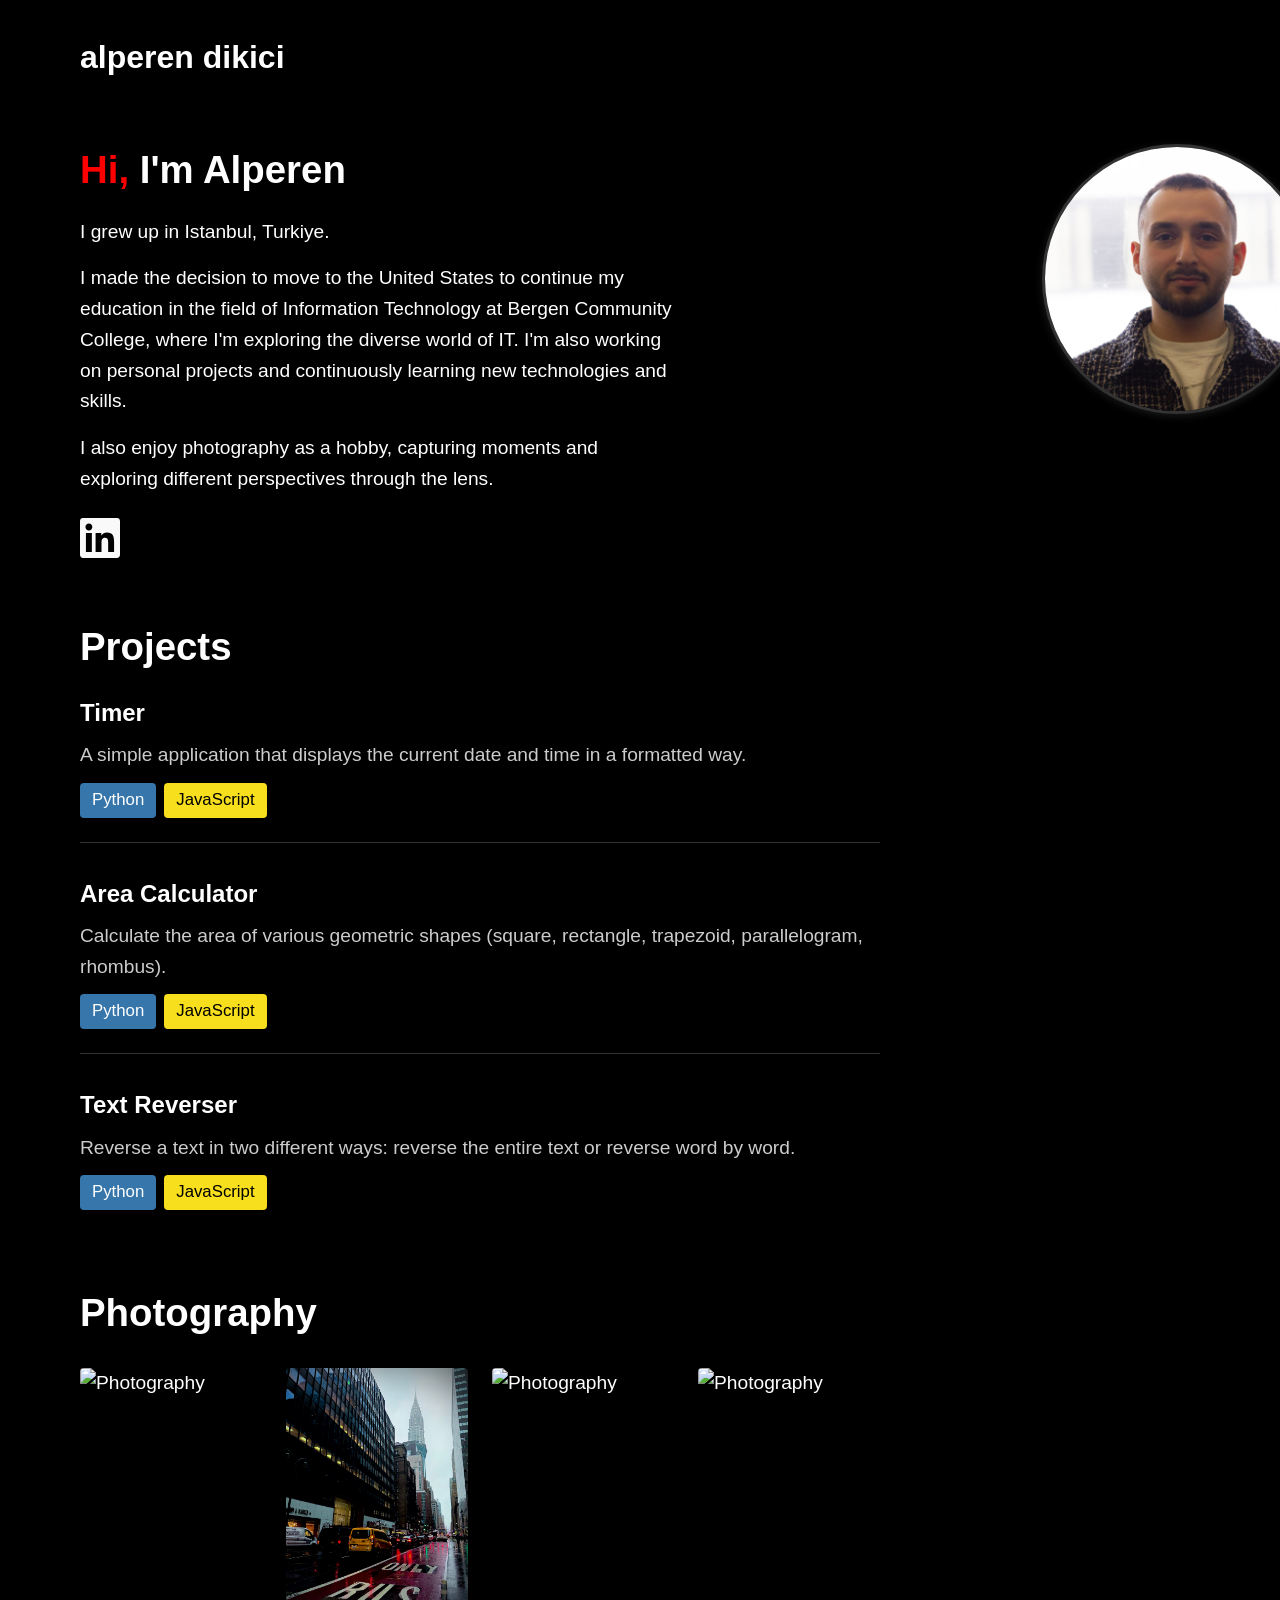
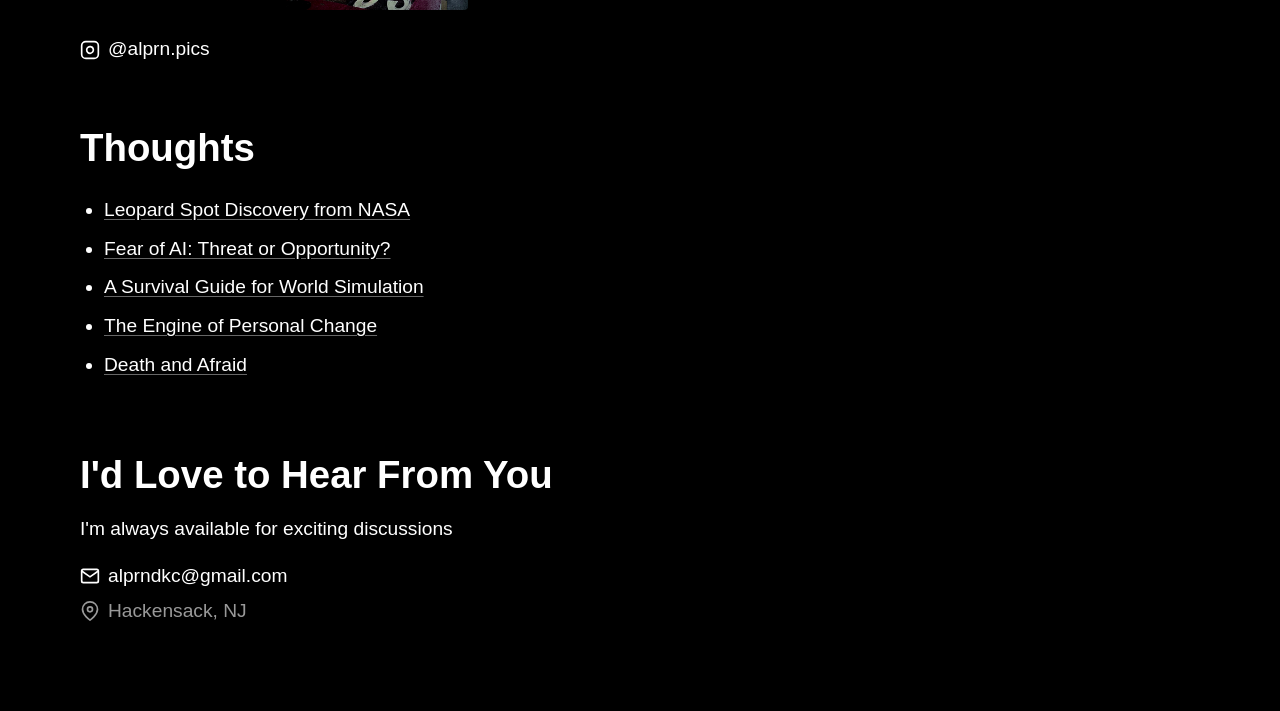
==== index.html @ 6293753f "initial commit" ====
<!DOCTYPE html>
<html lang="en">
<head>
    <meta charset="UTF-8">
    <meta name="viewport" content="width=device-width, initial-scale=1.0">
    <title>alperen dikici</title>
    <link rel="stylesheet" href="styles.css">
</head>
<body>
    <div class="container">
        <img src="images/IMG_8115.jpeg" alt="Alperen Dikici" class="profile-photo">
        <header>
            <h1 class="name">Alperen Dikici</h1>
        </header>

        <section class="intro">
            <h1><span style="color: red;">Hi,</span> I'm Alperen</h1>
            <p>
                I grew up in Istanbul, Turkiye.
            </p>
            <p>
                I made the decision to move to the United States to continue my education in the field of Information Technology at Bergen Community College, where I'm exploring the diverse world of IT. I'm also working on personal projects and continuously learning new technologies and skills.
            </p>
            <p>
                I also enjoy photography as a hobby, capturing moments and exploring different perspectives through the lens.
            </p>
            <div class="linkedin-link">
                <a href="https://www.linkedin.com/in/alperen-dikici-39b8a71b8/" target="_blank" rel="noopener noreferrer" aria-label="LinkedIn">
                    <svg class="linkedin-icon" xmlns="http://www.w3.org/2000/svg" viewBox="0 0 24 24" fill="currentColor">
                        <path d="M20.447 20.452h-3.554v-5.569c0-1.328-.027-3.037-1.852-3.037-1.853 0-2.136 1.445-2.136 2.939v5.667H9.351V9h3.414v1.561h.046c.477-.9 1.637-1.85 3.37-1.85 3.601 0 4.267 2.37 4.267 5.461v6.286zM5.337 7.433c-1.144 0-2.063-.926-2.063-2.065 0-1.138.92-2.063 2.063-2.063 1.14 0 2.064.925 2.064 2.063 0 1.139-.925 2.065-2.064 2.065zm1.782 13.019H3.555V9h3.564v11.452zM22.225 0H1.771C.792 0 0 .774 0 1.729v20.542C0 23.227.792 24 1.771 24h20.451C23.2 24 24 23.227 24 22.271V1.729C24 .774 23.2 0 22.222 0h.003z"/>
                    </svg>
                </a>
            </div>
        </section>

        <section class="projects">
            <h1>Projects</h1>
            <div class="project-list">
                <div class="project">
                    <h3><a href="timer.html">Timer</a></h3>
                    <p class="project-description">A simple application that displays the current date and time in a formatted way.</p>
                    <div class="project-tags">
                        <span class="tag python">Python</span>
                        <span class="tag javascript">JavaScript</span>
                    </div>
                </div>
                <div class="project">
                    <h3><a href="area-calculator.html">Area Calculator</a></h3>
                    <p class="project-description">Calculate the area of various geometric shapes (square, rectangle, trapezoid, parallelogram, rhombus).</p>
                    <div class="project-tags">
                        <span class="tag python">Python</span>
                        <span class="tag javascript">JavaScript</span>
                    </div>
                </div>
                <div class="project">
                    <h3><a href="text-reverser.html">Text Reverser</a></h3>
                    <p class="project-description">Reverse a text in two different ways: reverse the entire text or reverse word by word.</p>
                    <div class="project-tags">
                        <span class="tag python">Python</span>
                        <span class="tag javascript">JavaScript</span>
                    </div>
                </div>

                
                
        </section>

        <section class="photography">
            <h1>Photography</h1>
            <div class="photo-gallery">
                <img src="images/1739140C-BCBD-425A-A93E-23442C3B0498.jpg" alt="Photography">
                <img src="images/IMG_1376.jpeg" alt="Photography">
                <img src="images/IMG_1103_jpg.jpg" alt="Photography">
                <img src="images/20221003_142819_Original.jpg" alt="Photography">
            </div>
            <div class="instagram-link-container">
                <a href="https://www.instagram.com/alprn.pics/" target="_blank" rel="noopener noreferrer" class="instagram-link" aria-label="Instagram">
                    <svg class="contact-icon" xmlns="http://www.w3.org/2000/svg" viewBox="0 0 24 24" fill="none" stroke="currentColor" stroke-width="2">
                        <rect x="2" y="2" width="20" height="20" rx="5" ry="5"/>
                        <path d="M16 11.37A4 4 0 1 1 12.63 8 4 4 0 0 1 16 11.37z"/>
                        <line x1="17.5" y1="6.5" x2="17.51" y2="6.5"/>
                    </svg>
                    <span>@alprn.pics</span>
                </a>
            </div>
        </section>

        <section class="thoughts">
            <h1>Thoughts</h1>
            <ul class="thoughts-list">
                <li class="thought">
                    <a href="posts/leopard-spot-discovery.html">Leopard Spot Discovery from NASA</a>
                </li>
                <li class="thought">
                    <a href="posts/fear-of-ai.html">Fear of AI: Threat or Opportunity?</a>
                </li>
                <li class="thought">
                    <a href="posts/survival-guide.html">A Survival Guide for World Simulation</a>
                </li>
                <li class="thought">
                    <a href="posts/engine-of-change.html">The Engine of Personal Change</a>
                </li>
                <li class="thought">
                    <a href="posts/death-and-afraid.html">Death and Afraid</a>
                </li>
            </ul>
        </section>

        <section class="contact">
            <h1>I'd Love to Hear From You</h1>
            <p>I'm always available for exciting discussions</p>
            <p class="contact-info">
                <a href="mailto:alprndkc@gmail.com" class="email-link">
                    <svg class="contact-icon" xmlns="http://www.w3.org/2000/svg" viewBox="0 0 24 24" fill="none" stroke="currentColor" stroke-width="2">
                        <path d="M4 4h16c1.1 0 2 .9 2 2v12c0 1.1-.9 2-2 2H4c-1.1 0-2-.9-2-2V6c0-1.1.9-2 2-2z"/>
                        <polyline points="22,6 12,13 2,6"/>
                    </svg>
                    <span>alprndkc@gmail.com</span>
                </a><br>
                <span class="location">
                    <svg class="contact-icon" xmlns="http://www.w3.org/2000/svg" viewBox="0 0 24 24" fill="none" stroke="currentColor" stroke-width="2">
                        <path d="M21 10c0 7-9 13-9 13s-9-6-9-13a9 9 0 0 1 18 0z"/>
                        <circle cx="12" cy="10" r="3"/>
                    </svg>
                    <span>Hackensack, NJ</span>
                </span>
            </p>
        </section>
    </div>
</body>
</html>
---- styles.css ----
* {
    margin: 0;
    padding: 0;
    box-sizing: border-box;
}

body {
    font-family: -apple-system, BlinkMacSystemFont, 'Segoe UI', Roboto, Oxygen, Ubuntu, Cantarell, sans-serif;
    font-size: 1.2rem;
    line-height: 1.6;
    color: #fff;
    background-color: #000;
    padding: 2rem;
}

.container {
    max-width: 800px;
    margin: 0;
    margin-left: 3rem;
    position: relative;
}

.profile-photo {
    position: absolute;
    top: 7rem;
    right: -27rem;
    width: 270px;
    height: 270px;
    object-fit: cover;
    border-radius: 50%;
    border: 3px solid #333;
    box-shadow: 0 2px 8px rgba(255, 255, 255, 0.1);
}

.intro {
    position: relative;
    padding-right: 200px;
}

header {
    margin-bottom: 3rem;
    display: flex;
    align-items: center;
    gap: 1rem;
}

.name {
    font-size: 2rem;
    font-weight: 600;
    margin-bottom: 0.5rem;
    text-transform: lowercase;
}

section {
    margin-bottom: 3rem;
}

h1 {
    font-size: 1.8rem;
    font-weight: 600;
    margin-bottom: 1rem;
}

h2 {
    font-size: 1.8rem;
    font-weight: 600;
    margin-bottom: 1rem;
}

.intro h1 {
    font-size: 2.4rem;
    margin-bottom: 1rem;
}

.projects h1,
.photography h1,
.thoughts h1 {
    font-size: 2.4rem;
    font-weight: 600;
    margin-bottom: 1rem;
}

.intro h2 {
    margin-bottom: 1rem;
}

.intro p {
    margin-bottom: 1rem;
    max-width: 65ch;
    margin-left: 0;
}

.linkedin-link {
    margin-top: 1.5rem;
}

.linkedin-link a {
    display: inline-flex;
    align-items: center;
    gap: 0.5rem;
    color: #f4f1f1;
    text-decoration: none;
    transition: opacity 0.2s;
}

.linkedin-link a:hover {
    opacity: 0.8;
    text-decoration: none;
}

.linkedin-icon {
    width: 40px;
    height: 40px;
    fill: #faf9f9;
}

.intro ul {
    margin-left: 1.5rem;
    margin-top: 1rem;
}

.intro ul li {
    margin-bottom: 0.5rem;
}

a {
    color: #fff;
    text-decoration: underline;
    text-decoration-color: #666;
    text-underline-offset: 3px;
    transition: text-decoration-color 0.2s;
}

a:hover {
    text-decoration-color: #999;
}

.project-list {
    display: flex;
    flex-direction: column;
    gap: 2rem;
}

.project {
    border-bottom: 1px solid #333;
    padding-bottom: 1.5rem;
}

.project:last-child {
    border-bottom: none;
}

.project h3 {
    font-size: 1.5rem;
    font-weight: 600;
    margin-bottom: 0.5rem;
}

.project-description {
    margin-bottom: 0.75rem;
    color: #ccc;
}

.project-tags {
    display: flex;
    flex-wrap: wrap;
    gap: 0.5rem;
}

.tag {
    display: inline-block;
    padding: 0.25rem 0.75rem;
    background-color: #333;
    border-radius: 4px;
    font-size: 1.05rem;
    color: #ccc;
}

.tag.python {
    background-color: #3776ab;
    color: #fff;
}

.tag.javascript {
    background-color: #f7df1e;
    color: #000;
}

.photography {
    margin-bottom: 3rem;
}

.photo-gallery {
    display: grid;
    grid-template-columns: repeat(4, 1fr);
    gap: 1.5rem;
    margin-top: 1.5rem;
}

@media (max-width: 1200px) {
    .photo-gallery {
        grid-template-columns: repeat(3, 1fr);
    }
}

@media (max-width: 768px) {
    .photo-gallery {
        grid-template-columns: repeat(2, 1fr);
    }
}

@media (max-width: 480px) {
    .photo-gallery {
        grid-template-columns: 1fr;
    }
}

.photo-gallery img {
    width: 100%;
    height: auto;
    object-fit: cover;
    border-radius: 4px;
    transition: transform 0.3s ease, opacity 0.3s ease;
}

.photo-gallery img:hover {
    transform: scale(1.02);
    opacity: 0.9;
}

.thoughts-list {
    list-style-type: disc;
    margin-left: 1.5rem;
    padding-left: 0;
}

.thought {
    margin-bottom: 0.5rem;
}

.thought a {
    font-size: 1.2rem;
}

.contact {
    margin-top: 4rem;
}

.contact h1,
.contact h2 {
    font-size: 2.4rem;
    font-weight: 600;
    margin-bottom: 0.5rem;
}

.contact p {
    margin-bottom: 0.5rem;
}

.contact-info {
    margin-top: 1rem;
}

.email-link {
    display: inline-flex;
    align-items: center;
    gap: 0.5rem;
    text-decoration: none;
}

.location {
    display: inline-flex;
    align-items: center;
    gap: 0.5rem;
    color: #999;
}

.contact-icon {
    width: 20px;
    height: 20px;
    stroke: #fff;
    flex-shrink: 0;
}

.location .contact-icon {
    stroke: #999;
}

.instagram-link-container {
    margin-top: 1.5rem;
    text-align: left;
}

.instagram-link {
    display: inline-flex;
    align-items: center;
    gap: 0.5rem;
    text-decoration: none;
    color: #fff;
}

.post {
    max-width: 65ch;
}

.post-content {
    margin-top: 1.5rem;
    line-height: 1.8;
}

.post-content p {
    margin-bottom: 1.5rem;
}

.post-content h3 {
    font-size: 1.5rem;
    font-weight: 600;
    margin-top: 2rem;
    margin-bottom: 1rem;
}

.post-content h3:first-of-type {
    margin-top: 0;
}

.back-link {
    margin-top: 3rem;
    padding-top: 2rem;
    border-top: 1px solid #333;
}

.back-link a {
    font-size: 1.14rem;
}

@media (max-width: 768px) {
    body {
        padding: 1rem;
    }

    .container {
        margin-left: 1rem;
    }

    .name {
        font-size: 1.8rem;
    }

    h2 {
        font-size: 1.5rem;
    }

    .project h3 {
        font-size: 1.32rem;
    }

    .intro {
        padding-right: 0;
    }

    .profile-photo {
        width: 100px;
        height: 100px;
        position: relative;
        margin-bottom: 1rem;
        display: block;
        margin-left: 0;
        margin-right: auto;
    }
}

/* Game Styles */
.game {
    margin-bottom: 3rem;
}

.game-area {
    margin-top: 2rem;
}

.choices {
    display: flex;
    justify-content: center;
    gap: 2rem;
    flex-wrap: wrap;
    margin-bottom: 2rem;
}

.choice-btn {
    display: flex;
    flex-direction: column;
    align-items: center;
    gap: 0.5rem;
    padding: 1.5rem;
    background-color: #333;
    border: 2px solid #555;
    border-radius: 8px;
    cursor: pointer;
    transition: all 0.3s ease;
    color: #fff;
    font-size: 1rem;
}

.choice-btn:hover {
    background-color: #444;
    border-color: #fff;
    transform: scale(1.05);
}

.choice-btn .emoji {
    font-size: 3rem;
}

.choice-btn .label {
    font-size: 1rem;
    font-weight: 600;
}

.result-area {
    margin-top: 2rem;
}

.selections {
    display: flex;
    justify-content: center;
    align-items: center;
    gap: 3rem;
    margin-bottom: 2rem;
    flex-wrap: wrap;
}

.selection {
    text-align: center;
}

.selection h3 {
    font-size: 1.2rem;
    margin-bottom: 1rem;
    color: #ccc;
}

.choice-display {
    display: flex;
    flex-direction: column;
    align-items: center;
    gap: 0.5rem;
}

.emoji-large {
    font-size: 5rem;
}

.choice-display p {
    font-size: 1.2rem;
    font-weight: 600;
}

.vs {
    font-size: 2rem;
    font-weight: 700;
    color: #fff;
}

.result-message {
    text-align: center;
    font-size: 1.5rem;
    font-weight: 600;
    margin-bottom: 1.5rem;
    padding: 1rem;
    border-radius: 8px;
}

.result-message.win {
    color: #4ade80;
    background-color: rgba(74, 222, 128, 0.1);
}

.result-message.lose {
    color: #f87171;
    background-color: rgba(248, 113, 113, 0.1);
}

.result-message.draw {
    color: #fbbf24;
    background-color: rgba(251, 191, 36, 0.1);
}

.play-again-btn {
    display: block;
    margin: 0 auto;
    padding: 0.75rem 2rem;
    background-color: #333;
    border: 2px solid #555;
    border-radius: 8px;
    color: #fff;
    font-size: 1rem;
    font-weight: 600;
    cursor: pointer;
    transition: all 0.3s ease;
}

.play-again-btn:hover {
    background-color: #444;
    border-color: #fff;
}

.score-board {
    display: flex;
    justify-content: center;
    gap: 3rem;
    margin-top: 2rem;
    padding-top: 2rem;
    border-top: 1px solid #333;
    flex-wrap: wrap;
}

.score-item {
    display: flex;
    flex-direction: column;
    align-items: center;
    gap: 0.5rem;
}

.score-label {
    font-size: 0.9rem;
    color: #999;
}

.score-value {
    font-size: 2rem;
    font-weight: 700;
    color: #fff;
}

.project h3 a {
    color: #fff;
    text-decoration: none;
}

.project h3 a:hover {
    text-decoration: underline;
}

/* Timer Styles */
.timer-section {
    margin-bottom: 3rem;
}

.timer-description {
    margin-bottom: 2rem;
    color: #ccc;
}

.timer-display {
    background-color: #1a1a1a;
    border: 1px solid #333;
    border-radius: 8px;
    padding: 2rem;
    margin-bottom: 2rem;
    font-family: 'Monaco', 'Menlo', 'Ubuntu Mono', 'Consolas', 'source-code-pro', monospace;
}

.timer-content {
    display: flex;
    flex-direction: column;
    gap: 1rem;
}

.timer-line {
    display: flex;
    gap: 1rem;
    font-size: 1.2rem;
}

.timer-label {
    color: #999;
    min-width: 60px;
}

.timer-value {
    color: #fff;
    font-weight: 600;
}

.timer-code {
    margin-top: 2rem;
}

.timer-code h3 {
    font-size: 1.2rem;
    margin-bottom: 1rem;
    color: #ccc;
}

.timer-code pre {
    background-color: #1a1a1a;
    border: 1px solid #333;
    border-radius: 4px;
    padding: 1rem;
    overflow-x: auto;
    margin: 0;
}

.timer-code code {
    font-family: 'Monaco', 'Menlo', 'Ubuntu Mono', 'Consolas', 'source-code-pro', monospace;
    font-size: 0.9rem;
    line-height: 1.5;
    color: #e0e0e0;
    white-space: pre;
}

/* Area Calculator Styles */
.calculator-section {
    margin-bottom: 3rem;
}

.calculator-description {
    margin-bottom: 2rem;
    color: #ccc;
}

.shape-menu {
    margin-bottom: 2rem;
}

.shape-menu h3 {
    font-size: 1.2rem;
    margin-bottom: 1rem;
    color: #ccc;
}

.shape-buttons {
    display: flex;
    flex-direction: column;
    gap: 1rem;
}

.shape-btn {
    padding: 1rem;
    background-color: #333;
    border: 2px solid #555;
    border-radius: 8px;
    color: #fff;
    font-size: 1rem;
    font-weight: 600;
    cursor: pointer;
    transition: all 0.3s ease;
    text-align: left;
}

.shape-btn:hover {
    background-color: #444;
    border-color: #fff;
    transform: translateX(5px);
}

.calculator-form {
    margin-top: 2rem;
}

.input-group {
    display: flex;
    flex-direction: column;
    gap: 0.5rem;
    margin-bottom: 1.5rem;
}

.input-group label {
    color: #ccc;
    font-size: 1rem;
}

.input-group input {
    padding: 0.75rem;
    background-color: #1a1a1a;
    border: 1px solid #333;
    border-radius: 4px;
    color: #fff;
    font-size: 1rem;
}

.input-group input:focus {
    outline: none;
    border-color: #fff;
}

.calculate-btn,
.back-btn {
    padding: 0.75rem 2rem;
    background-color: #333;
    border: 2px solid #555;
    border-radius: 8px;
    color: #fff;
    font-size: 1rem;
    font-weight: 600;
    cursor: pointer;
    transition: all 0.3s ease;
    margin-right: 1rem;
    margin-bottom: 1rem;
}

.calculate-btn:hover,
.back-btn:hover {
    background-color: #444;
    border-color: #fff;
}

.result-display {
    margin-top: 1.5rem;
    padding: 1rem;
    border-radius: 8px;
    font-size: 1.2rem;
    font-weight: 600;
    font-family: 'Monaco', 'Menlo', 'Ubuntu Mono', 'Consolas', 'source-code-pro', monospace;
}

.result-display.success {
    color: #4ade80;
    background-color: rgba(74, 222, 128, 0.1);
}

.result-display.error {
    color: #f87171;
    background-color: rgba(248, 113, 113, 0.1);
}

.calculator-code {
    margin-top: 3rem;
}

.calculator-code h3 {
    font-size: 1.2rem;
    margin-bottom: 1rem;
    color: #ccc;
}

.calculator-code pre {
    background-color: #1a1a1a;
    border: 1px solid #333;
    border-radius: 4px;
    padding: 1rem;
    overflow-x: auto;
    margin: 0;
}

.calculator-code code {
    font-family: 'Monaco', 'Menlo', 'Ubuntu Mono', 'Consolas', 'source-code-pro', monospace;
    font-size: 0.9rem;
    line-height: 1.5;
    color: #e0e0e0;
    white-space: pre;
}

/* Text Reverser Styles */
.reverser-section {
    margin-bottom: 3rem;
}

.reverser-description {
    margin-bottom: 2rem;
    color: #ccc;
}

.reverser-form {
    margin-bottom: 2rem;
}

.reverser-form .input-group {
    margin-bottom: 1.5rem;
}

.reverser-form input {
    width: 100%;
    max-width: 500px;
    padding: 0.75rem;
    background-color: #1a1a1a;
    border: 1px solid #333;
    border-radius: 4px;
    color: #fff;
    font-size: 1rem;
}

.reverser-form input:focus {
    outline: none;
    border-color: #fff;
}

.reverse-btn {
    padding: 0.75rem 2rem;
    background-color: #333;
    border: 2px solid #555;
    border-radius: 8px;
    color: #fff;
    font-size: 1rem;
    font-weight: 600;
    cursor: pointer;
    transition: all 0.3s ease;
}

.reverse-btn:hover {
    background-color: #444;
    border-color: #fff;
}

.results {
    margin-top: 2rem;
    padding: 1.5rem;
    background-color: #1a1a1a;
    border: 1px solid #333;
    border-radius: 8px;
}

.result-item {
    display: flex;
    flex-direction: column;
    gap: 0.5rem;
    margin-bottom: 1.5rem;
}

.result-item:last-child {
    margin-bottom: 0;
}

.result-label {
    color: #999;
    font-size: 0.9rem;
}

.result-value {
    color: #fff;
    font-size: 1.1rem;
    font-weight: 600;
    font-family: 'Monaco', 'Menlo', 'Ubuntu Mono', 'Consolas', 'source-code-pro', monospace;
    word-break: break-word;
}

.reverser-code {
    margin-top: 3rem;
}

.reverser-code h3 {
    font-size: 1.2rem;
    margin-bottom: 1rem;
    color: #ccc;
}

.reverser-code pre {
    background-color: #1a1a1a;
    border: 1px solid #333;
    border-radius: 4px;
    padding: 1rem;
    overflow-x: auto;
    margin: 0;
}

.reverser-code code {
    font-family: 'Monaco', 'Menlo', 'Ubuntu Mono', 'Consolas', 'source-code-pro', monospace;
    font-size: 0.9rem;
    line-height: 1.5;
    color: #e0e0e0;
    white-space: pre;
}
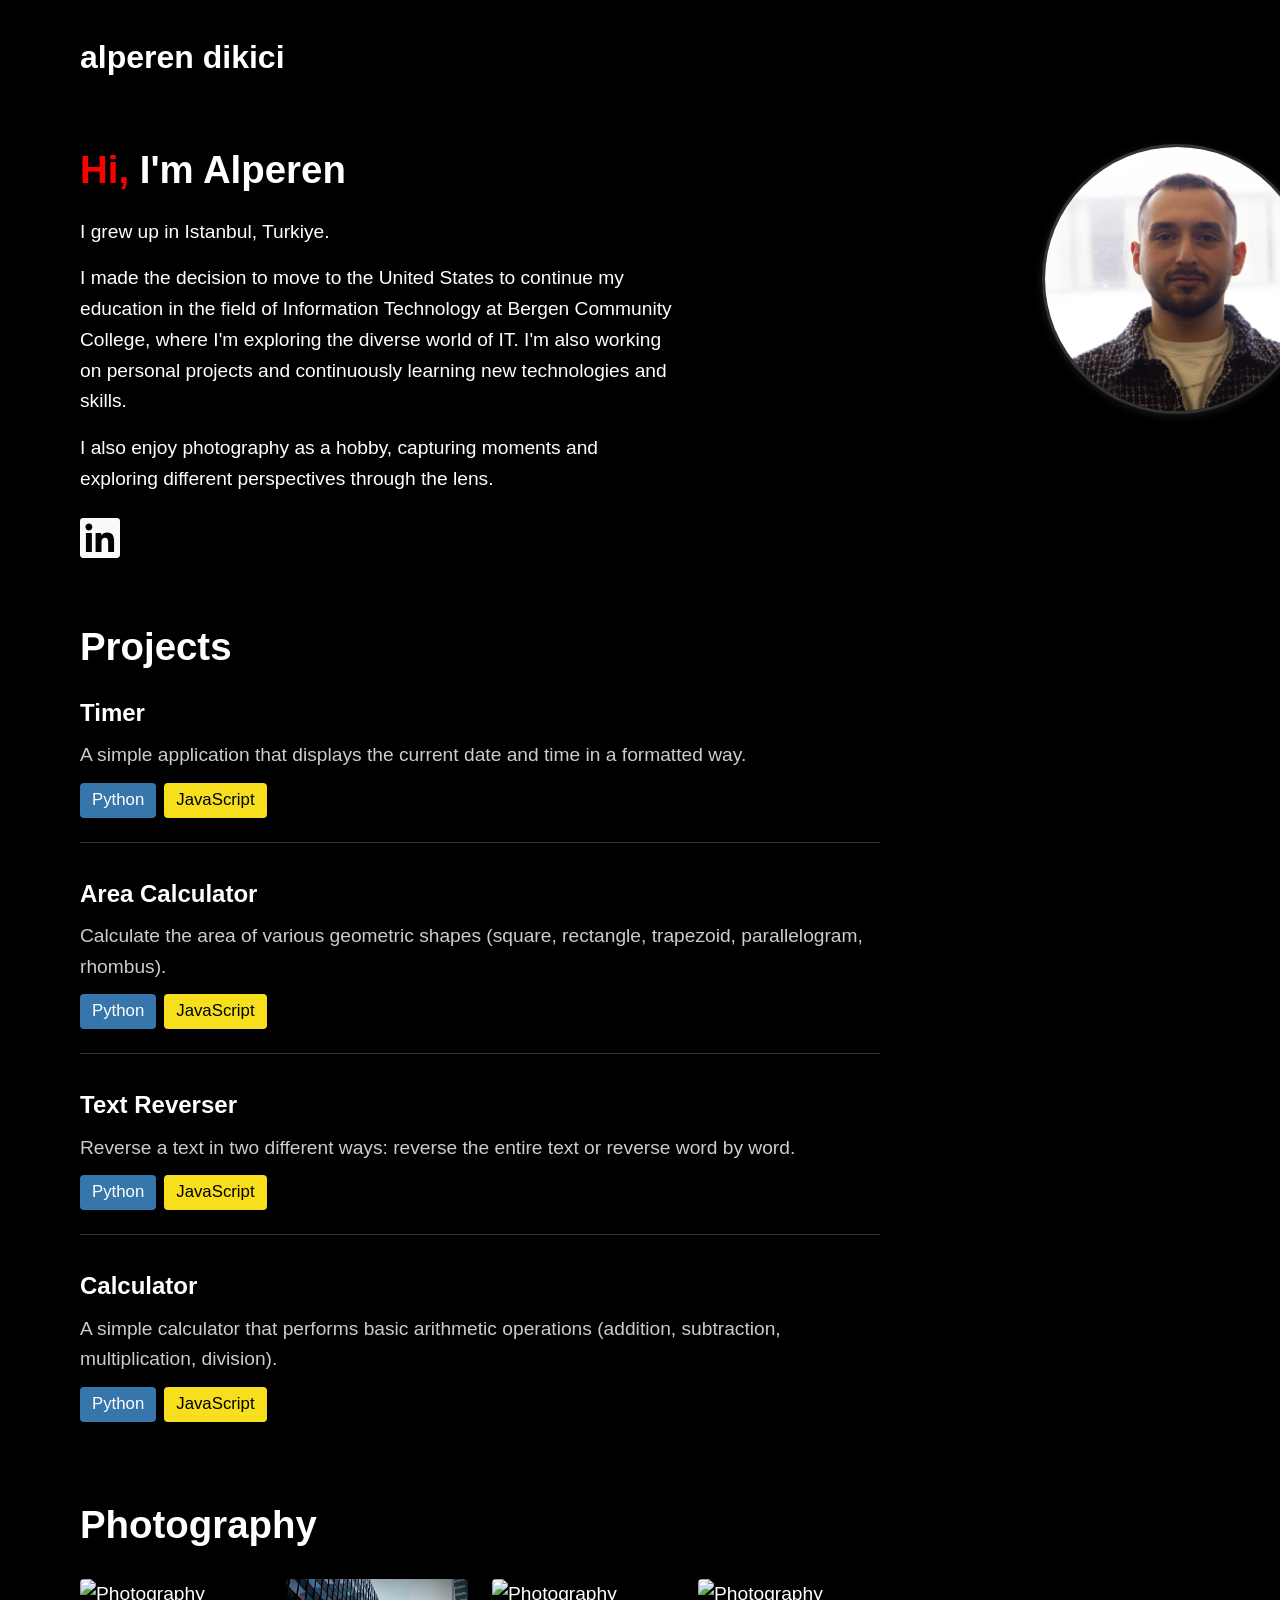
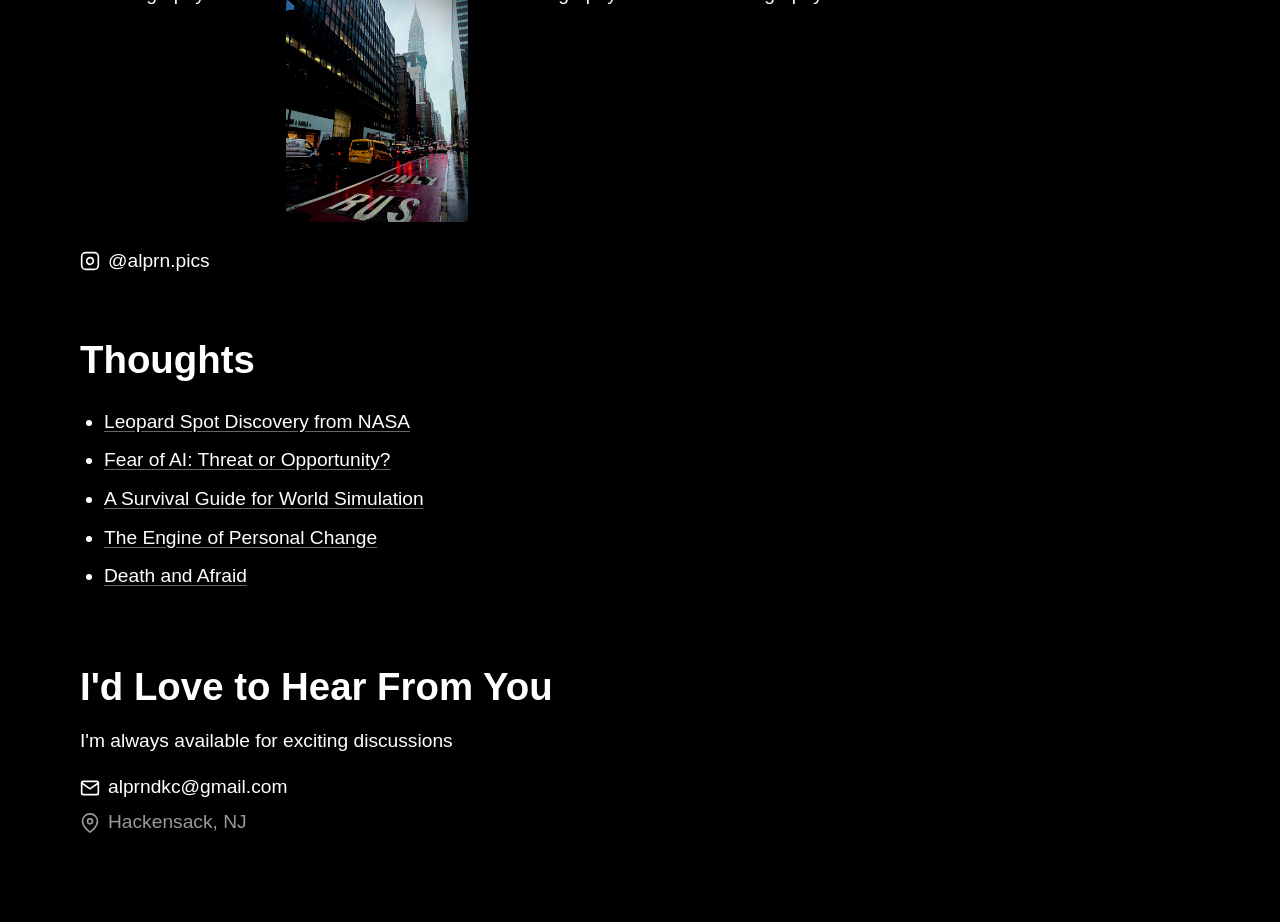
==== commit b8b44c1e: "Update website content" ====
--- a/index.html
+++ b/index.html
@@ -4,6 +4,7 @@
     <meta charset="UTF-8">
     <meta name="viewport" content="width=device-width, initial-scale=1.0">
     <title>alperen dikici</title>
+    <link rel="icon" type="image/x-icon" href="favicon.ico">
     <link rel="stylesheet" href="styles.css">
 </head>
 <body>
@@ -55,6 +56,14 @@
                 <div class="project">
                     <h3><a href="text-reverser.html">Text Reverser</a></h3>
                     <p class="project-description">Reverse a text in two different ways: reverse the entire text or reverse word by word.</p>
+                    <div class="project-tags">
+                        <span class="tag python">Python</span>
+                        <span class="tag javascript">JavaScript</span>
+                    </div>
+                </div>
+                <div class="project">
+                    <h3><a href="calculator.html">Calculator</a></h3>
+                    <p class="project-description">A simple calculator that performs basic arithmetic operations (addition, subtraction, multiplication, division).</p>
                     <div class="project-tags">
                         <span class="tag python">Python</span>
                         <span class="tag javascript">JavaScript</span>
--- a/styles.css
+++ b/styles.css
@@ -684,6 +684,26 @@
     border-color: #fff;
 }
 
+.input-group select {
+    padding: 0.75rem;
+    background-color: #1a1a1a;
+    border: 1px solid #333;
+    border-radius: 4px;
+    color: #fff;
+    font-size: 1rem;
+    cursor: pointer;
+}
+
+.input-group select:focus {
+    outline: none;
+    border-color: #fff;
+}
+
+.input-group select option {
+    background-color: #1a1a1a;
+    color: #fff;
+}
+
 .calculate-btn,
 .back-btn {
     padding: 0.75rem 2rem;
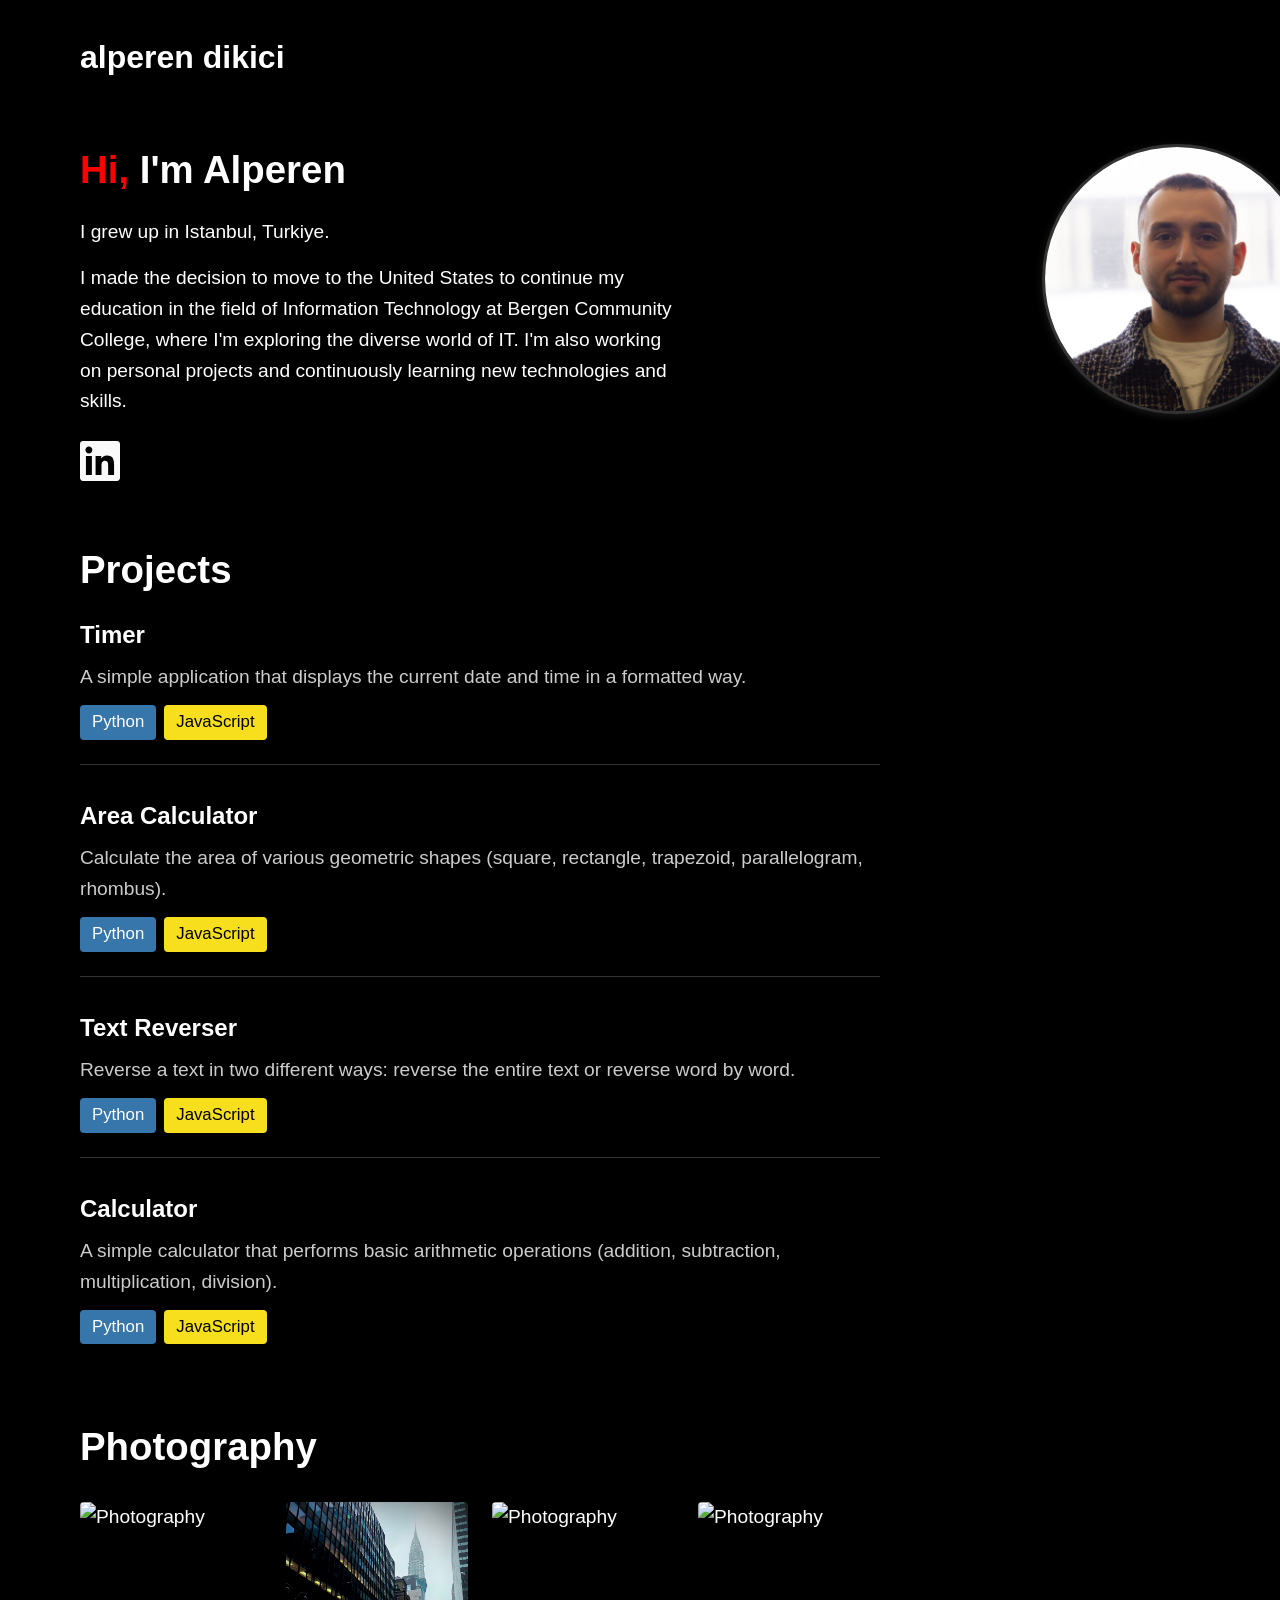
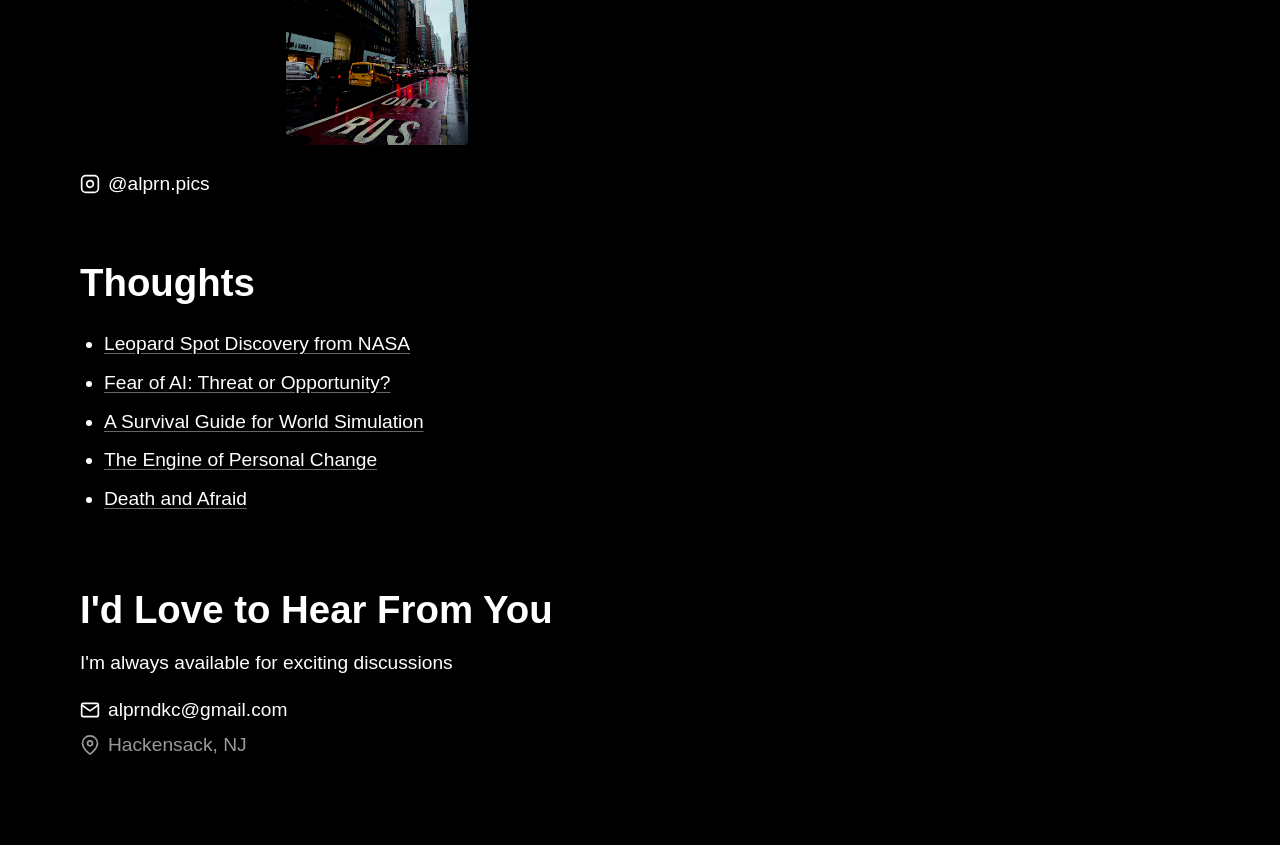
==== commit 1bbfac5a: "upgraded" ====
--- a/index.html
+++ b/index.html
@@ -21,9 +21,6 @@
             </p>
             <p>
                 I made the decision to move to the United States to continue my education in the field of Information Technology at Bergen Community College, where I'm exploring the diverse world of IT. I'm also working on personal projects and continuously learning new technologies and skills.
-            </p>
-            <p>
-                I also enjoy photography as a hobby, capturing moments and exploring different perspectives through the lens.
             </p>
             <div class="linkedin-link">
                 <a href="https://www.linkedin.com/in/alperen-dikici-39b8a71b8/" target="_blank" rel="noopener noreferrer" aria-label="LinkedIn">
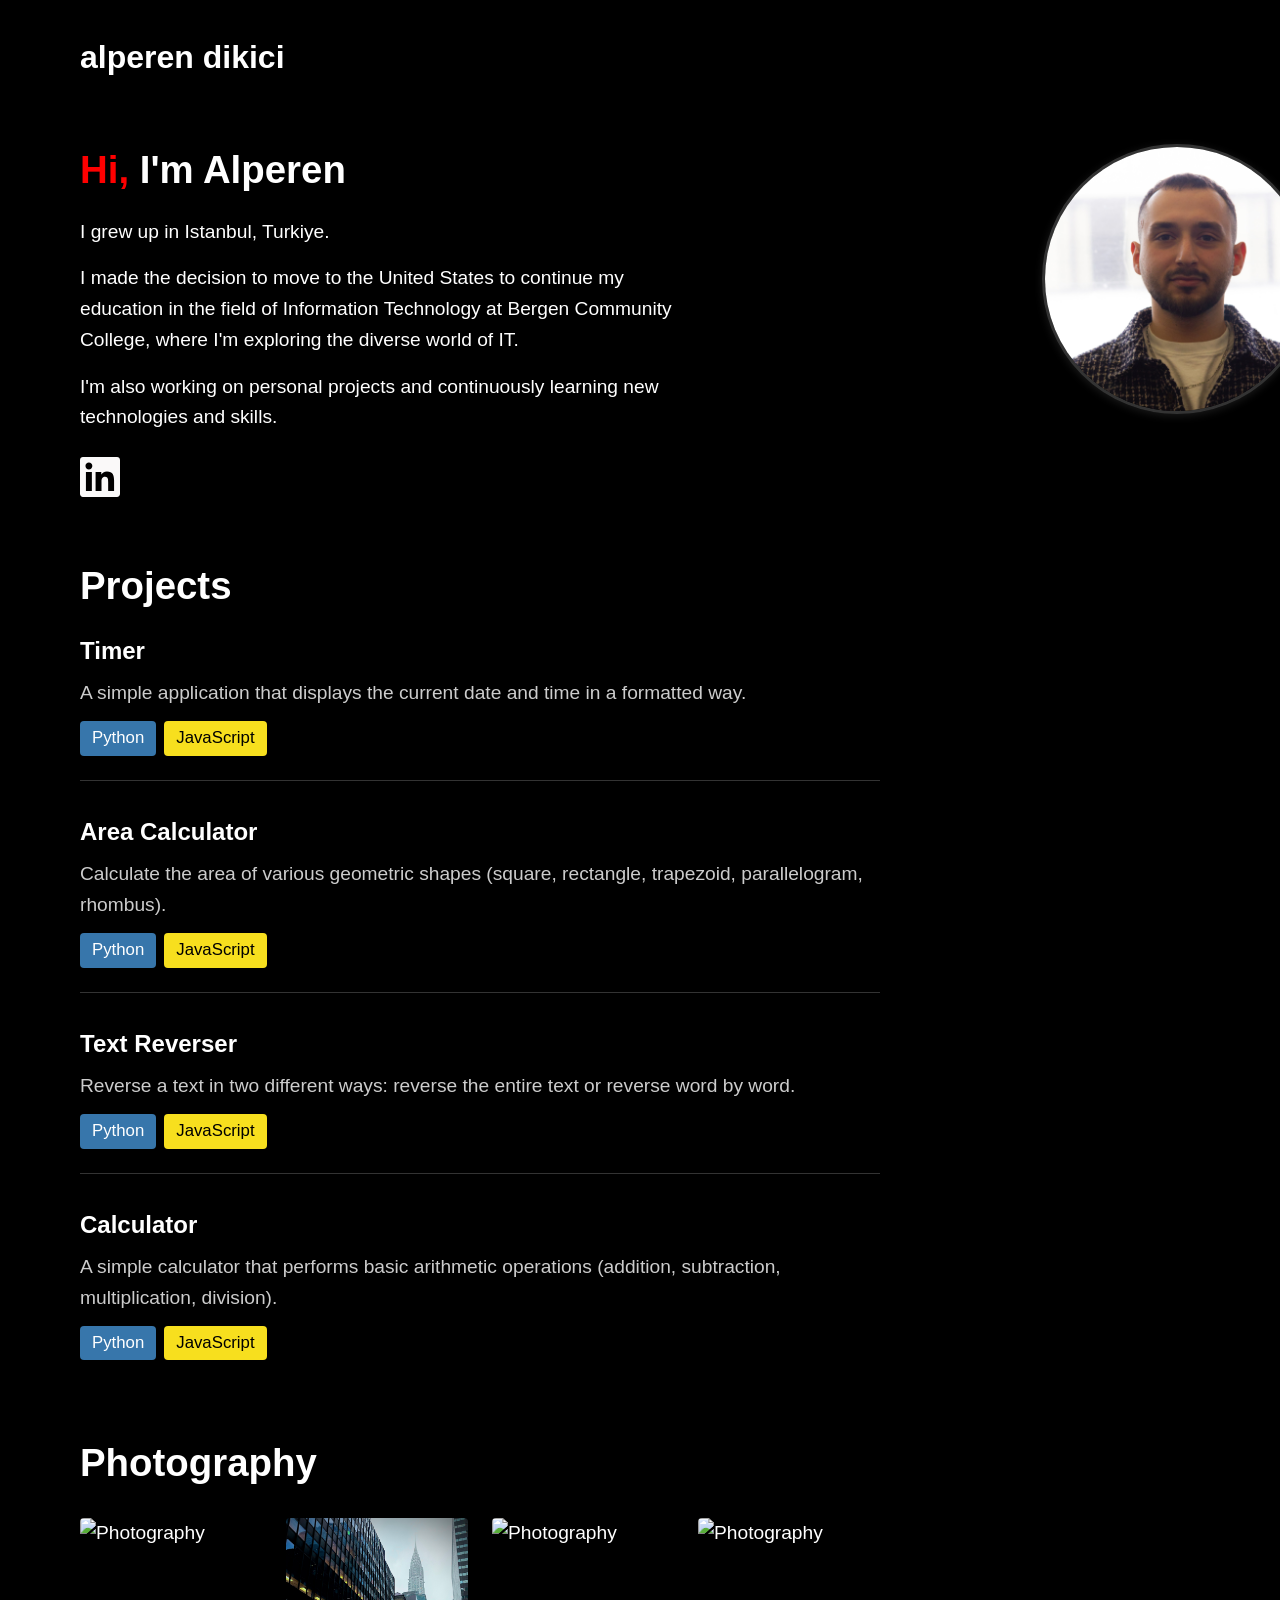
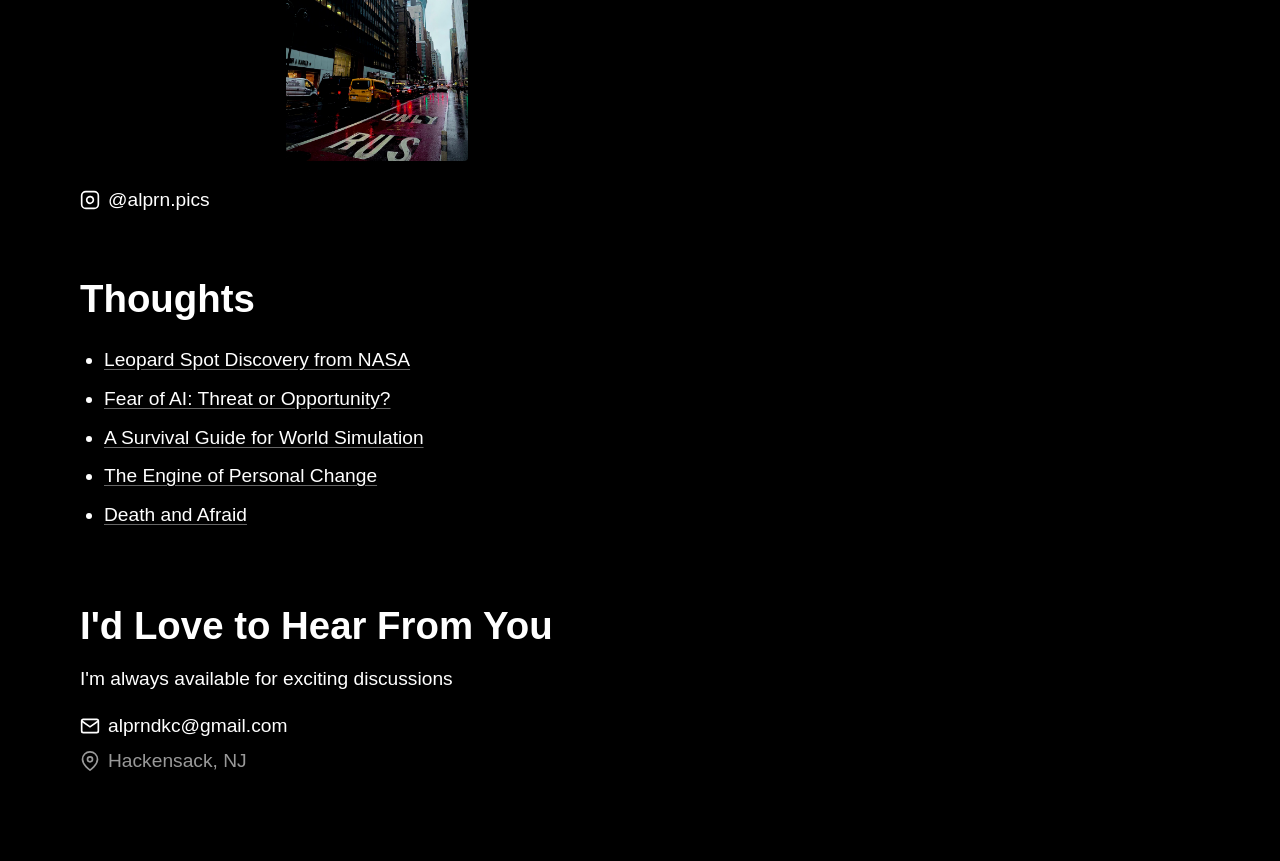
==== commit e42c82d7: "upgraded" ====
--- a/index.html
+++ b/index.html
@@ -20,7 +20,10 @@
                 I grew up in Istanbul, Turkiye.
             </p>
             <p>
-                I made the decision to move to the United States to continue my education in the field of Information Technology at Bergen Community College, where I'm exploring the diverse world of IT. I'm also working on personal projects and continuously learning new technologies and skills.
+                I made the decision to move to the United States to continue my education in the field of Information Technology at Bergen Community College, where I'm exploring the diverse world of IT.
+            </p>
+            <p>
+                I'm also working on personal projects and continuously learning new technologies and skills.
             </p>
             <div class="linkedin-link">
                 <a href="https://www.linkedin.com/in/alperen-dikici-39b8a71b8/" target="_blank" rel="noopener noreferrer" aria-label="LinkedIn">
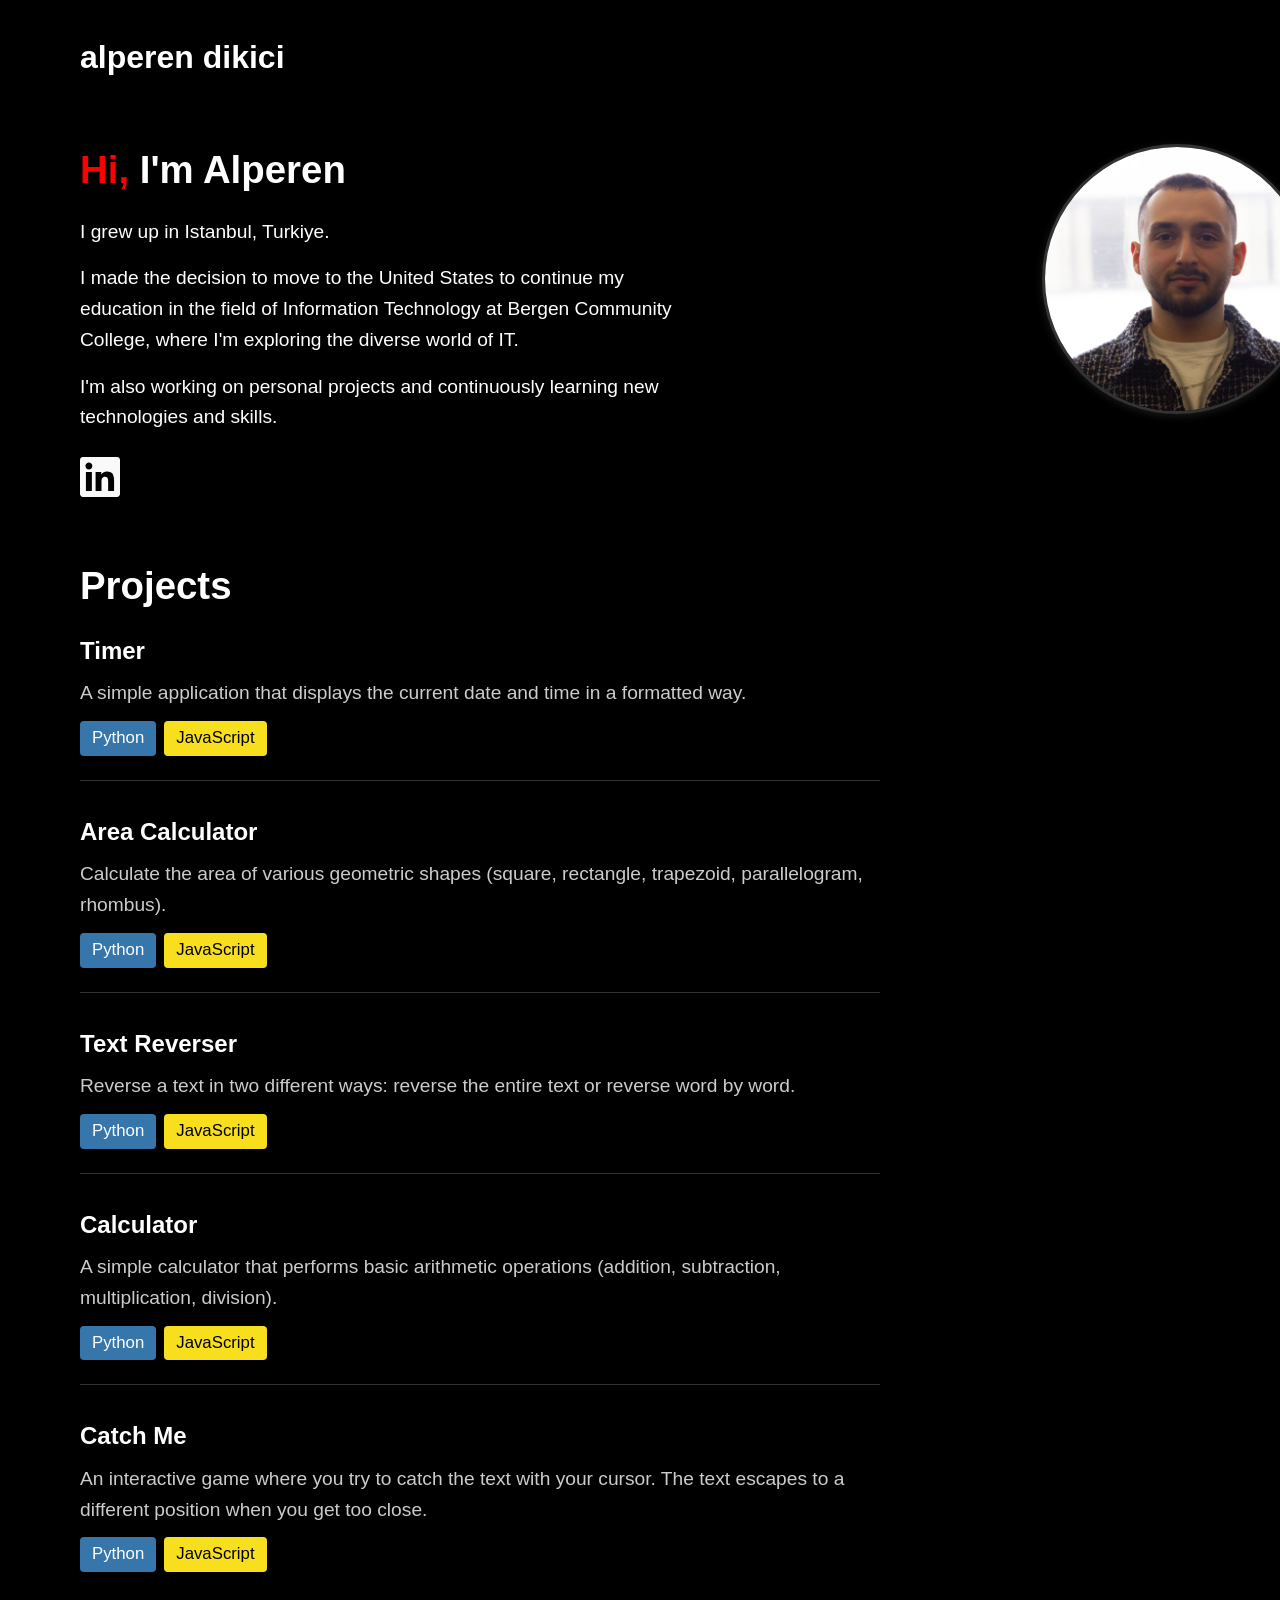
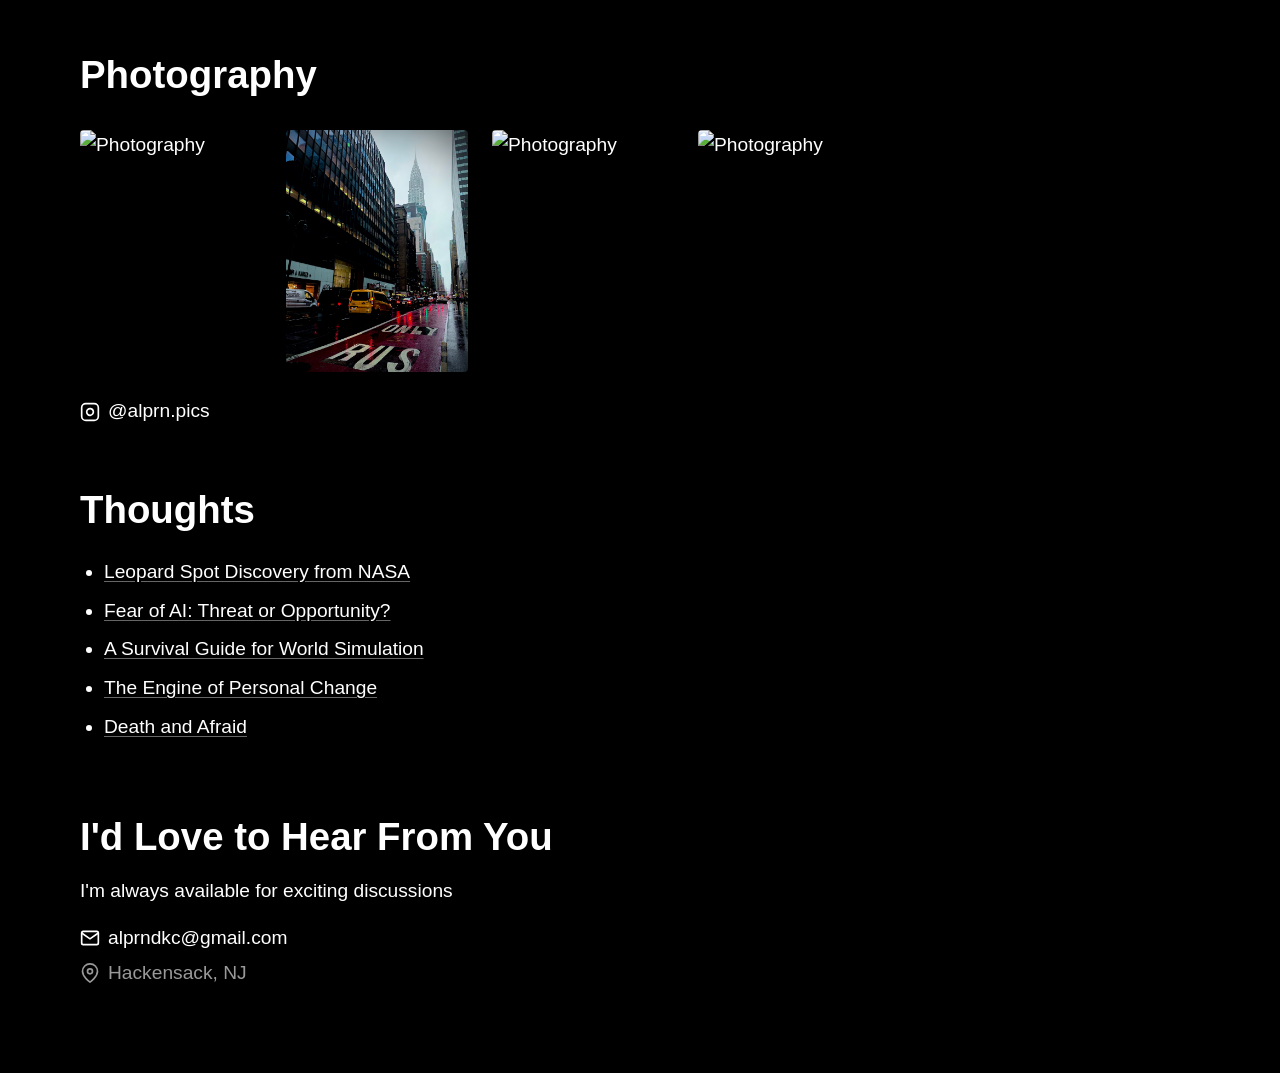
==== commit a4cbb34b: "upgraded" ====
--- a/index.html
+++ b/index.html
@@ -64,6 +64,14 @@
                 <div class="project">
                     <h3><a href="calculator.html">Calculator</a></h3>
                     <p class="project-description">A simple calculator that performs basic arithmetic operations (addition, subtraction, multiplication, division).</p>
+                    <div class="project-tags">
+                        <span class="tag python">Python</span>
+                        <span class="tag javascript">JavaScript</span>
+                    </div>
+                </div>
+                <div class="project">
+                    <h3><a href="catch-me.html">Catch Me</a></h3>
+                    <p class="project-description">An interactive game where you try to catch the text with your cursor. The text escapes to a different position when you get too close.</p>
                     <div class="project-tags">
                         <span class="tag python">Python</span>
                         <span class="tag javascript">JavaScript</span>
--- a/styles.css
+++ b/styles.css
@@ -880,3 +880,107 @@
     color: #e0e0e0;
     white-space: pre;
 }
+
+/* Catch Me Game Styles */
+.game-section {
+    margin-bottom: 3rem;
+}
+
+.game-description {
+    margin-bottom: 2rem;
+    color: #ccc;
+}
+
+.game-area {
+    position: relative;
+    width: 100%;
+    height: 500px;
+    background-color: #1a1a1a;
+    border: 2px solid #333;
+    border-radius: 8px;
+    margin-bottom: 2rem;
+    overflow: hidden;
+    cursor: crosshair;
+}
+
+.catch-me-text {
+    position: absolute;
+    font-size: 3rem;
+    font-weight: 700;
+    color: #4ade80;
+    text-shadow: 0 0 10px rgba(74, 222, 128, 0.5);
+    user-select: none;
+    pointer-events: none;
+    transition: transform 0.3s ease-out, opacity 0.2s;
+    white-space: nowrap;
+}
+
+.game-stats {
+    display: flex;
+    gap: 3rem;
+    margin-bottom: 2rem;
+    padding: 1rem;
+    background-color: #1a1a1a;
+    border: 1px solid #333;
+    border-radius: 8px;
+}
+
+.stat-item {
+    display: flex;
+    flex-direction: column;
+    gap: 0.5rem;
+}
+
+.stat-label {
+    color: #999;
+    font-size: 0.9rem;
+}
+
+.stat-value {
+    color: #fff;
+    font-size: 1.5rem;
+    font-weight: 700;
+    font-family: 'Monaco', 'Menlo', 'Ubuntu Mono', 'Consolas', 'source-code-pro', monospace;
+}
+
+.game-code {
+    margin-top: 3rem;
+}
+
+.game-code h3 {
+    font-size: 1.2rem;
+    margin-bottom: 1rem;
+    color: #ccc;
+}
+
+.game-code pre {
+    background-color: #1a1a1a;
+    border: 1px solid #333;
+    border-radius: 4px;
+    padding: 1rem;
+    overflow-x: auto;
+    margin: 0;
+}
+
+.game-code code {
+    font-family: 'Monaco', 'Menlo', 'Ubuntu Mono', 'Consolas', 'source-code-pro', monospace;
+    font-size: 0.9rem;
+    line-height: 1.5;
+    color: #e0e0e0;
+    white-space: pre;
+}
+
+@media (max-width: 768px) {
+    .game-area {
+        height: 400px;
+    }
+    
+    .catch-me-text {
+        font-size: 2rem;
+    }
+    
+    .game-stats {
+        flex-direction: column;
+        gap: 1.5rem;
+    }
+}
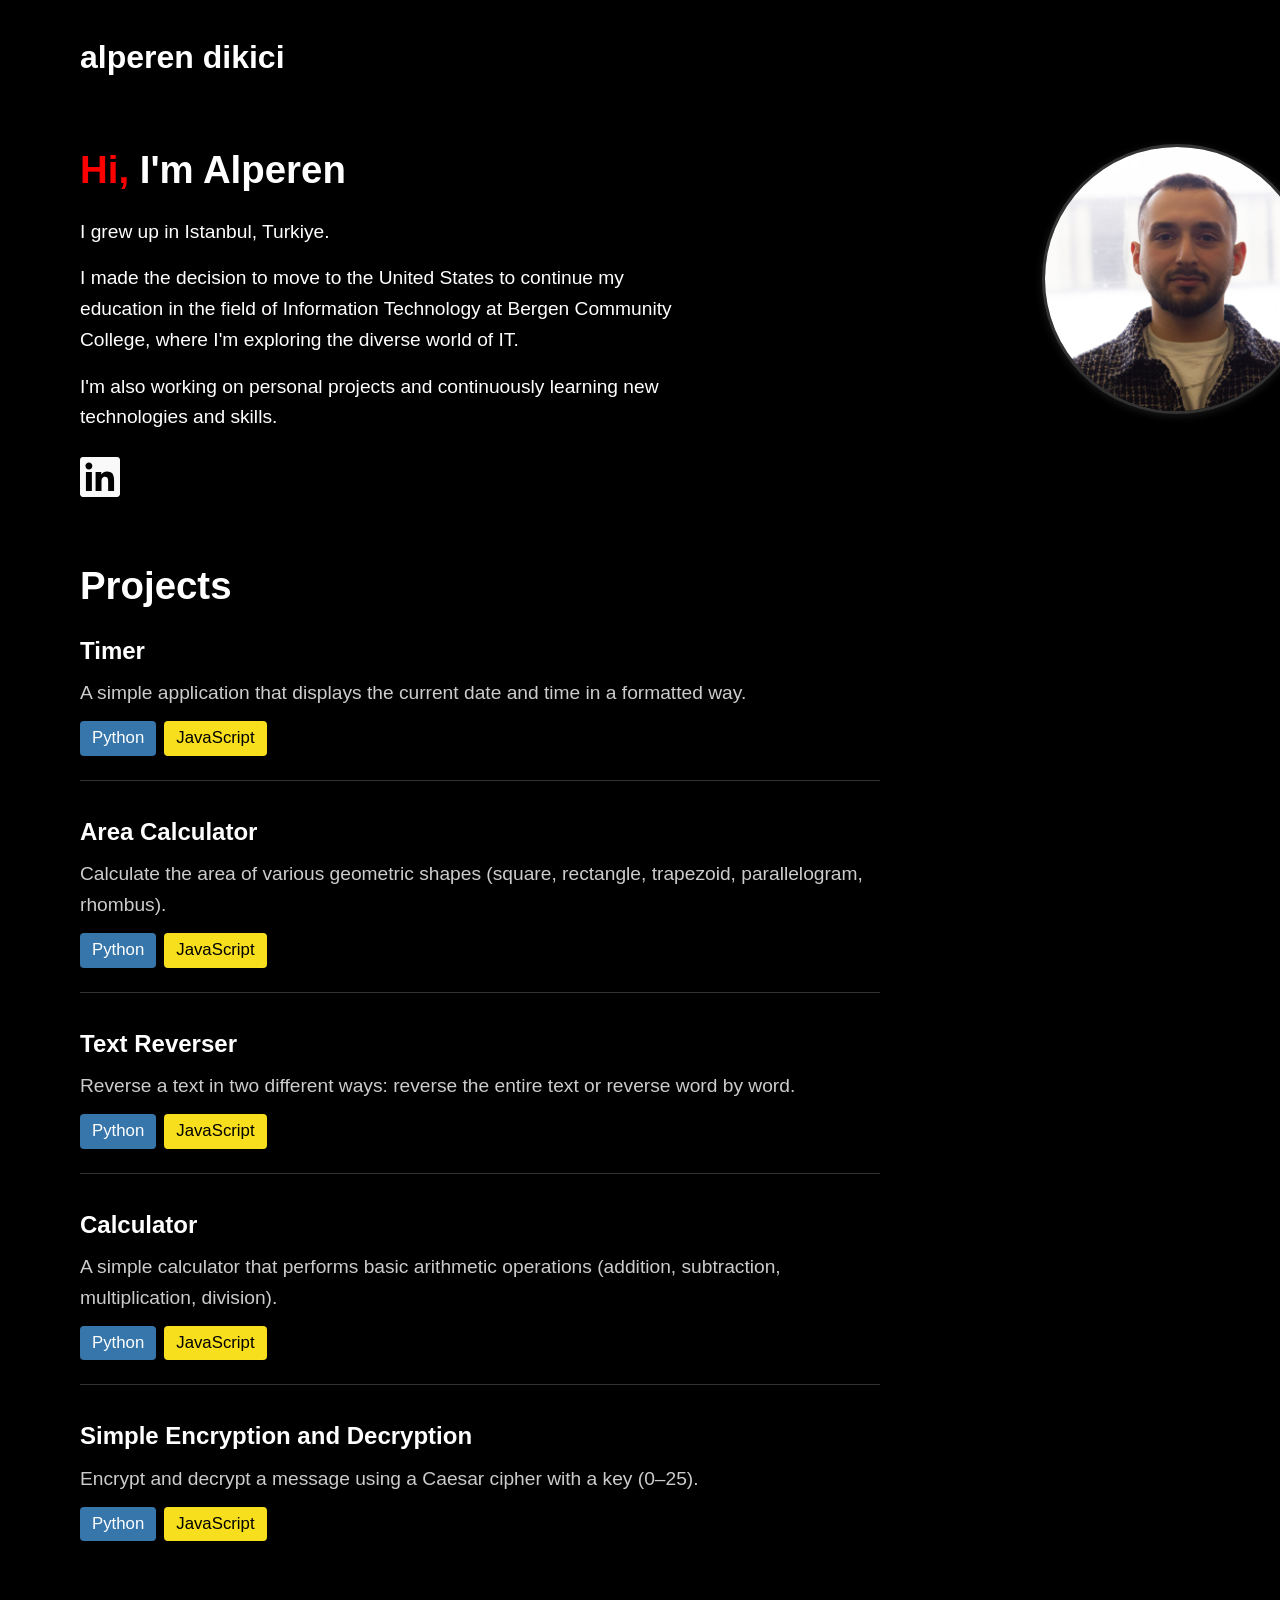
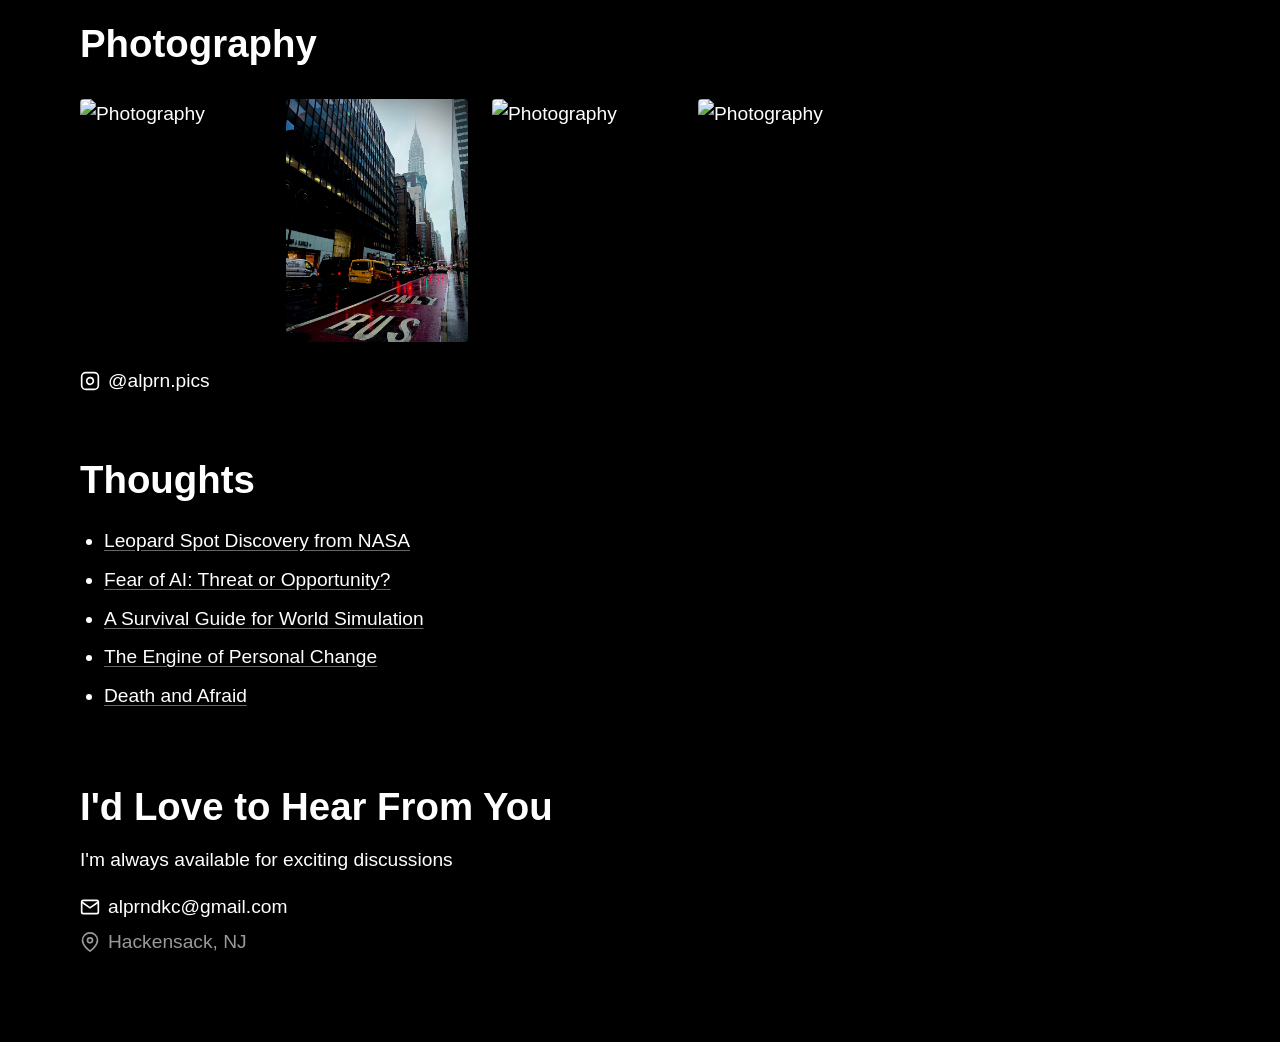
==== commit e4544d41: "upgraded" ====
--- a/index.html
+++ b/index.html
@@ -70,8 +70,8 @@
                     </div>
                 </div>
                 <div class="project">
-                    <h3><a href="catch-me.html">Catch Me</a></h3>
-                    <p class="project-description">An interactive game where you try to catch the text with your cursor. The text escapes to a different position when you get too close.</p>
+                    <h3><a href="password-cipher.html">Simple Encryption and Decryption</a></h3>
+                    <p class="project-description">Encrypt and decrypt a message using a Caesar cipher with a key (0–25).</p>
                     <div class="project-tags">
                         <span class="tag python">Python</span>
                         <span class="tag javascript">JavaScript</span>
--- a/styles.css
+++ b/styles.css
@@ -891,28 +891,19 @@
     color: #ccc;
 }
 
-.game-area {
-    position: relative;
-    width: 100%;
-    height: 500px;
+.game-area-container {
+    display: flex;
+    justify-content: center;
+    margin-bottom: 2rem;
+}
+
+#game-canvas {
     background-color: #1a1a1a;
     border: 2px solid #333;
     border-radius: 8px;
-    margin-bottom: 2rem;
-    overflow: hidden;
     cursor: crosshair;
-}
-
-.catch-me-text {
-    position: absolute;
-    font-size: 3rem;
-    font-weight: 700;
-    color: #4ade80;
-    text-shadow: 0 0 10px rgba(74, 222, 128, 0.5);
-    user-select: none;
-    pointer-events: none;
-    transition: transform 0.3s ease-out, opacity 0.2s;
-    white-space: nowrap;
+    max-width: 100%;
+    height: auto;
 }
 
 .game-stats {
@@ -971,12 +962,9 @@
 }
 
 @media (max-width: 768px) {
-    .game-area {
+    #game-canvas {
+        width: 100%;
         height: 400px;
-    }
-    
-    .catch-me-text {
-        font-size: 2rem;
     }
     
     .game-stats {
@@ -984,3 +972,92 @@
         gap: 1.5rem;
     }
 }
+
+/* Weather Styles */
+.weather-section {
+    margin-bottom: 3rem;
+}
+
+.weather-description {
+    margin-bottom: 2rem;
+    color: #ccc;
+}
+
+.weather-display {
+    background-color: #1a1a1a;
+    border: 1px solid #333;
+    border-radius: 8px;
+    padding: 2rem;
+    margin-bottom: 2rem;
+    font-family: 'Monaco', 'Menlo', 'Ubuntu Mono', 'Consolas', 'source-code-pro', monospace;
+}
+
+.weather-note {
+    color: #999;
+    font-size: 0.9rem;
+    line-height: 1.6;
+}
+
+.weather-output {
+    color: #e0e0e0;
+    font-size: 0.9rem;
+    line-height: 1.6;
+    white-space: pre;
+    margin: 0;
+    overflow-x: auto;
+}
+
+.weather-status {
+    color: #999;
+    font-size: 0.95rem;
+    margin-bottom: 1rem;
+}
+
+.weather-current {
+    display: flex;
+    flex-direction: column;
+    gap: 0.75rem;
+}
+
+.weather-row {
+    display: flex;
+    flex-wrap: wrap;
+    gap: 0.5rem;
+}
+
+.weather-label {
+    color: #999;
+    min-width: 130px;
+}
+
+.weather-value {
+    color: #e0e0e0;
+    font-weight: 600;
+}
+
+.weather-code {
+    margin-top: 3rem;
+}
+
+.weather-code h3 {
+    font-size: 1.2rem;
+    margin-bottom: 1rem;
+    color: #ccc;
+}
+
+.weather-code pre {
+    background-color: #1a1a1a;
+    border: 1px solid #333;
+    border-radius: 4px;
+    padding: 1rem;
+    overflow-x: auto;
+    margin: 0;
+}
+
+.weather-code code {
+    font-family: 'Monaco', 'Menlo', 'Ubuntu Mono', 'Consolas', 'source-code-pro', monospace;
+    font-size: 0.9rem;
+    line-height: 1.5;
+    color: #e0e0e0;
+    white-space: pre;
+}
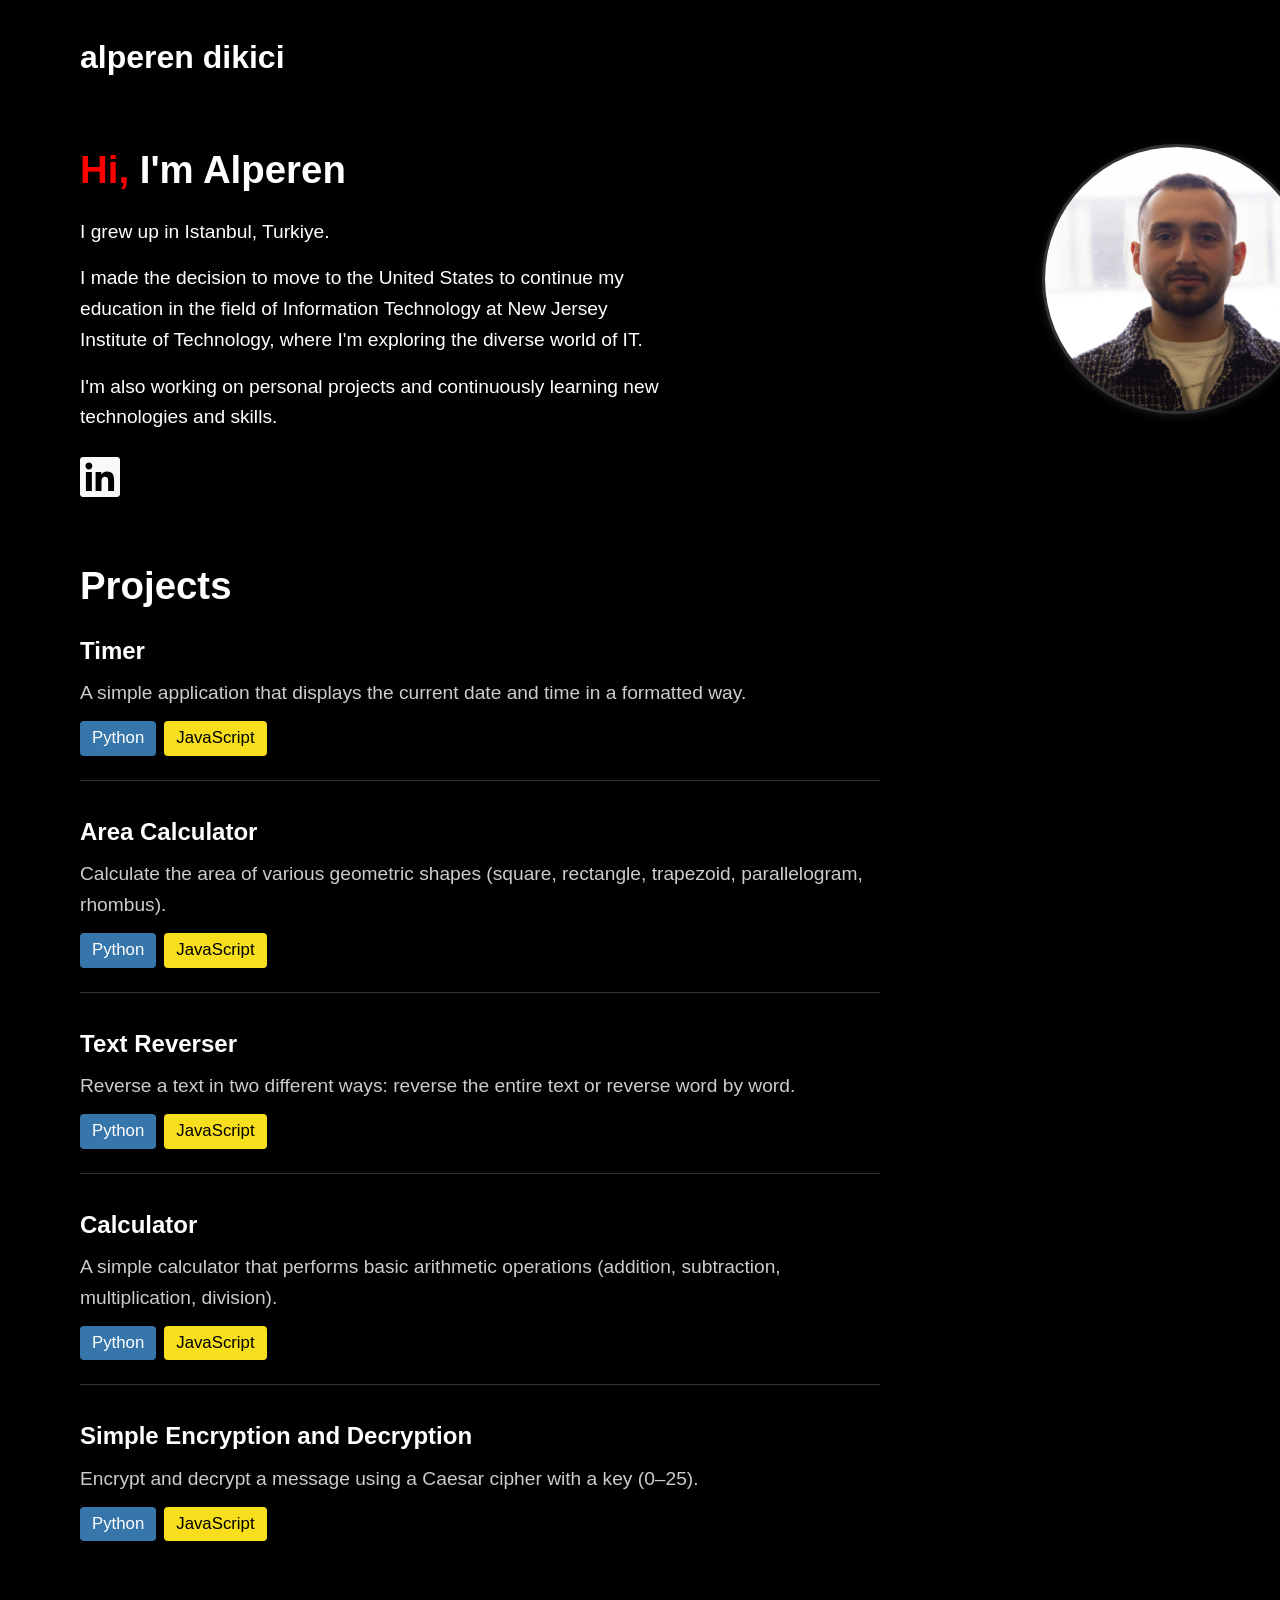
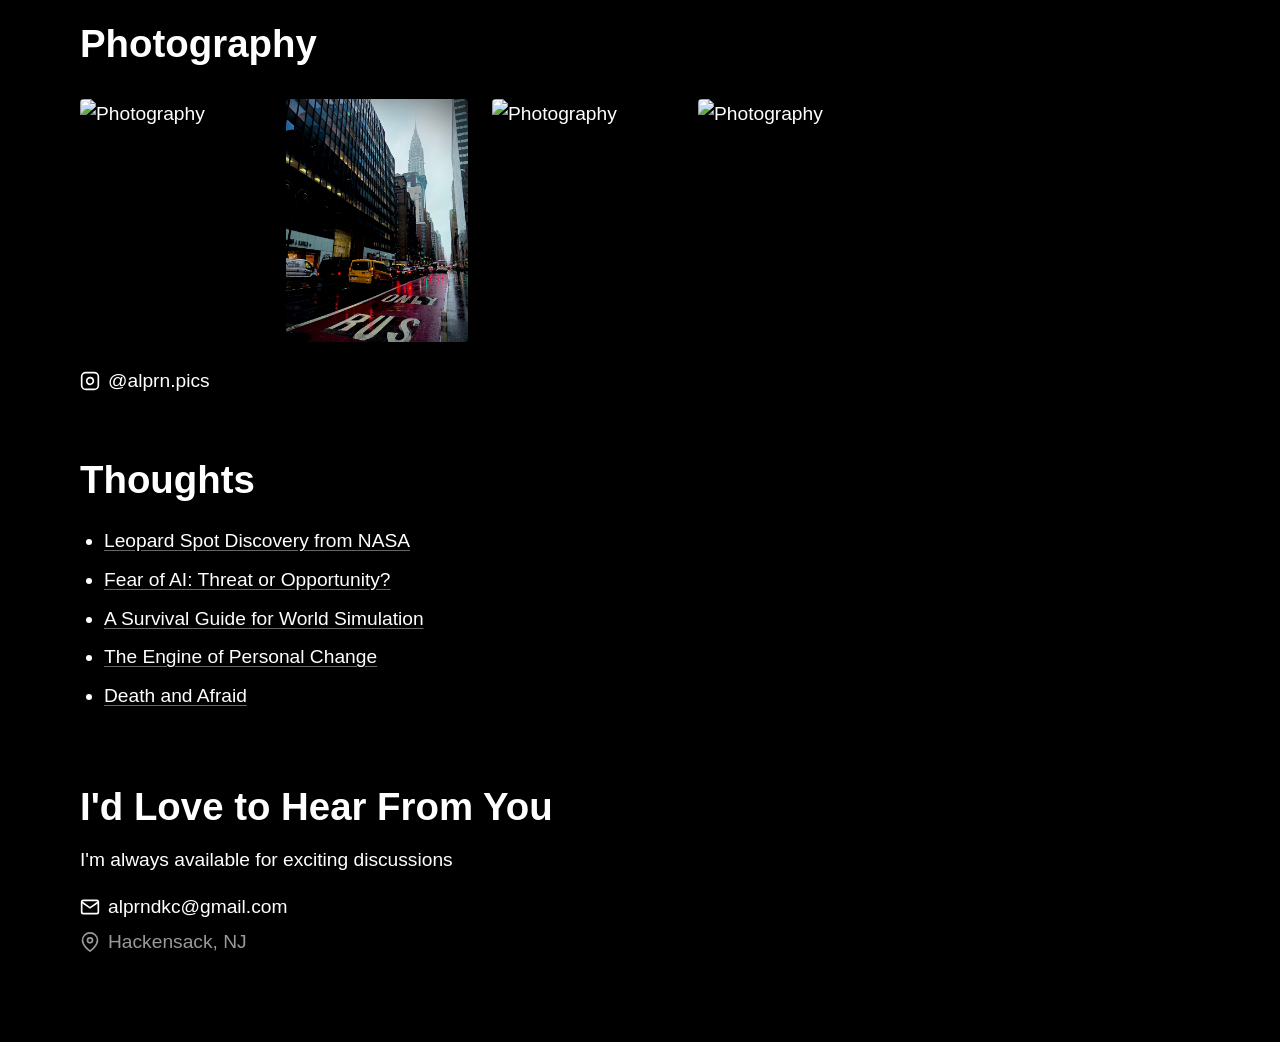
==== commit 970ad9ee: "Update website" ====
--- a/index.html
+++ b/index.html
@@ -20,7 +20,7 @@
                 I grew up in Istanbul, Turkiye.
             </p>
             <p>
-                I made the decision to move to the United States to continue my education in the field of Information Technology at Bergen Community College, where I'm exploring the diverse world of IT.
+                I made the decision to move to the United States to continue my education in the field of Information Technology at New Jersey Institute of Technology, where I'm exploring the diverse world of IT.
             </p>
             <p>
                 I'm also working on personal projects and continuously learning new technologies and skills.
